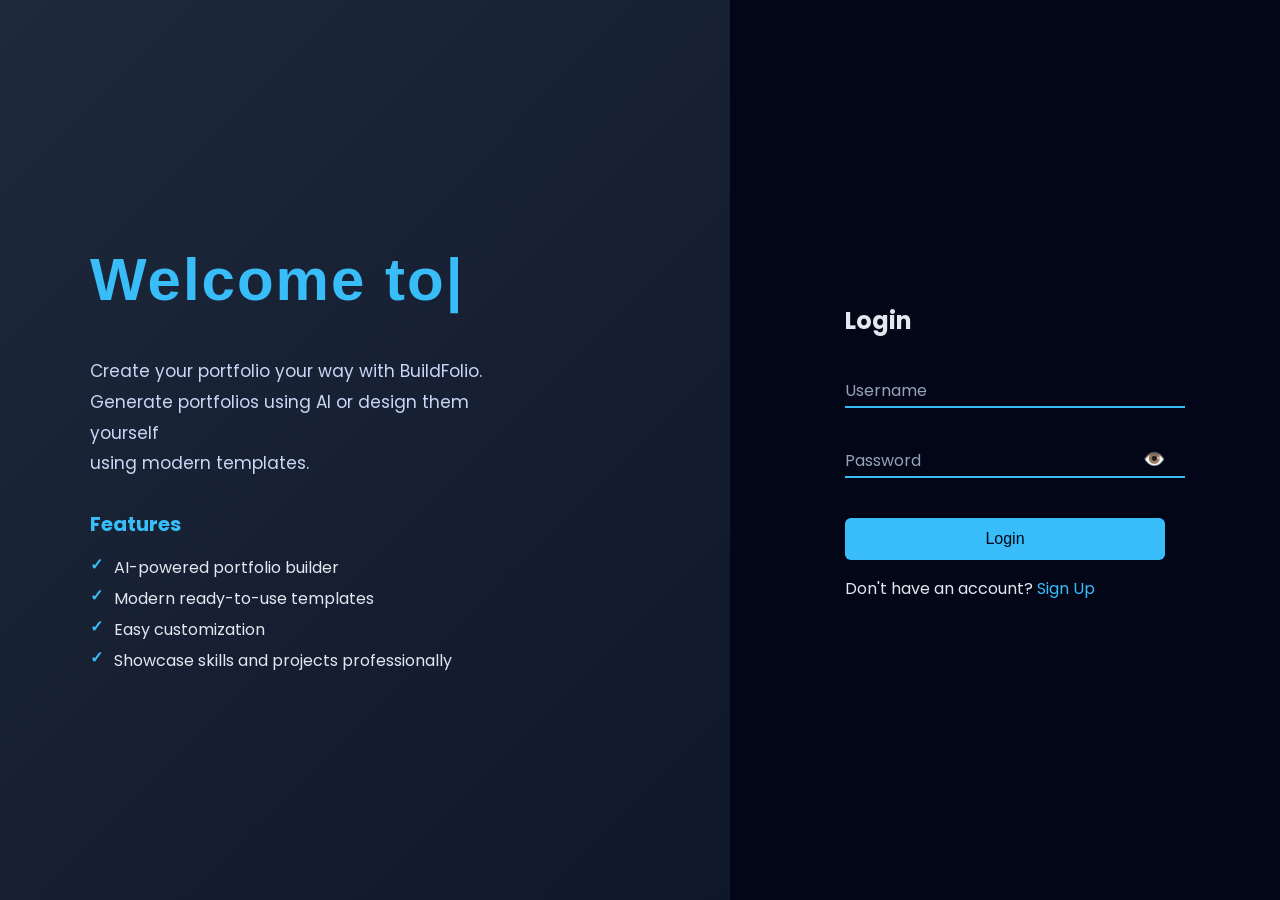
==== index.html @ d058a8b2 "Add files via upload" ====
<!DOCTYPE html>
<html lang="en">
<head>
    <meta charset="UTF-8">
    <meta name="viewport" content="width=device-width, initial-scale=1.0">
    <title>BuildFolio Login</title>
    <link rel="stylesheet" href="login.css">
    <link href="https://fonts.googleapis.com/css2?family=Poppins:wght@300;400;500;600&display=swap" rel="stylesheet">
</head>
<body>

<div class="main">

    <!-- LEFT SECTION -->
    <div class="left">
        <h1><span id="typing"></span><span class="cursor">|</span></h1>
        <p>
            Create your portfolio your way with BuildFolio.<br>
            Generate portfolios using AI or design them yourself<br>
            using modern templates.
        </p>

        <h3>Features</h3>
        <ul class="features">
            <li>AI-powered portfolio builder</li>
            <li>Modern ready-to-use templates</li>
            <li>Easy customization</li>
            <li>Showcase skills and projects professionally</li>
        </ul>
    </div>

    <!-- RIGHT SECTION -->
    <div class="right">
        <div class="login-box">
            <h2>Login</h2>
            <form>
                <div class="input-group">
                    <input type="text" name="username" required>
                    <label>Username</label>
                </div>

                <div class="input-group password-group">
                    <input type="password" name="password" id="password" required>
                    <label>Password</label>
                    <span class="toggle-pass" onclick="togglePassword()">👁️</span>
                </div>

                <button type="submit">Login</button>
            </form>
            <p>Don't have an account? <span>Sign Up</span></p>
        </div>
    </div>

</div>

<script src="login.js"></script>
</body>
</html>
---- login.css ----
body {
    margin: 0;
    font-family: 'Poppins', sans-serif;
    background: #0F172A;
    color: #E2E8F0;
}

.main {
    display: flex;
    height: 100vh;
}

/* LEFT SIDE */
.left {
    flex: 1;
    background: linear-gradient(135deg,#1E293B,#0F172A);
    padding: 90px;
    display: flex;
    flex-direction: column;
    justify-content: center;
}

.left h1 {
    font-family: 'Space Grotesk', sans-serif;
    font-size: 60px;
    letter-spacing: 2px;
    margin-bottom: 25px;
    color: #38BDF8;
}

.left p {
    font-size: 17px;
    line-height: 1.8;
    margin-bottom: 30px;
    max-width: 420px;
    color: #CBD5F5;
}

/* Features Heading */
.left h3 {
    margin-top: 0;
    margin-bottom: 10px;
    font-size: 20px;
    color: #38BDF8;
}

/* Features List */
.features {
    list-style: none;
    padding: 0;
    margin-top: 0;
}

.features li {
    font-size: 16px;
    margin: 6px 0;
    padding-left: 24px;
    position: relative;
    color: #E2E8F0;
}

.features li::before {
    content: "✓";
    position: absolute;
    left: 0;
    color: #38BDF8;
    font-weight: bold;
    font-size: 16px;
    line-height: 1.2;
}

/* RIGHT SIDE */
.right {
    flex: 1;
    display: flex;
    justify-content: center;
    align-items: center;
    background: #020617;
}

/* LOGIN BOX */
.login-box {
    width: 320px;
}

/* INPUT */
.input-group {
    position: relative;
    margin: 30px 0;
}

.input-group input {
    width: 100%;
    padding: 10px;
    border: none;
    border-bottom: 2px solid #38BDF8;
    background: transparent;
    color: white;
    font-size: 16px;
    outline: none;
}

.input-group label {
    position: absolute;
    left: 0;
    top: 10px;
    color: #94A3B8;
    transition: 0.3s;
}

.input-group input:focus + label,
.input-group input:valid + label {
    top: -15px;
    font-size: 12px;
    color: #38BDF8;
}

/* PASSWORD EYE BUTTON */
.password-group {
    position: relative;
}

.toggle-pass {
    position: absolute;
    right: 0;
    top: 50%;
    transform: translateY(-50%);
    cursor: pointer;
    font-size: 18px;
    color: #94A3B8;
    user-select: none;
}

.toggle-pass:hover {
    color: #38BDF8;
}

/* BUTTON */
button {
    width: 100%;
    padding: 12px;
    background: #38BDF8;
    border: none;
    border-radius: 6px;
    color: #020617;
    font-size: 16px;
    cursor: pointer;
    margin-top: 10px;
}

button:hover {
    background: #0EA5E9;
}

span {
    color: #38BDF8;
    cursor: pointer;
}

/* CURSOR */
.cursor {
    animation: blink 1s infinite;
}

@keyframes blink {
    0% {opacity: 1;}
    50% {opacity: 0;}
    100% {opacity: 1;}
}

/* RESPONSIVE */
@media (max-width: 900px){
    .main { flex-direction: column; }
    .left, .right { flex: unset; padding: 50px 20px; text-align: center; }
    .left h1 { font-size: 40px; }
    .login-box { width: 90%; }
}
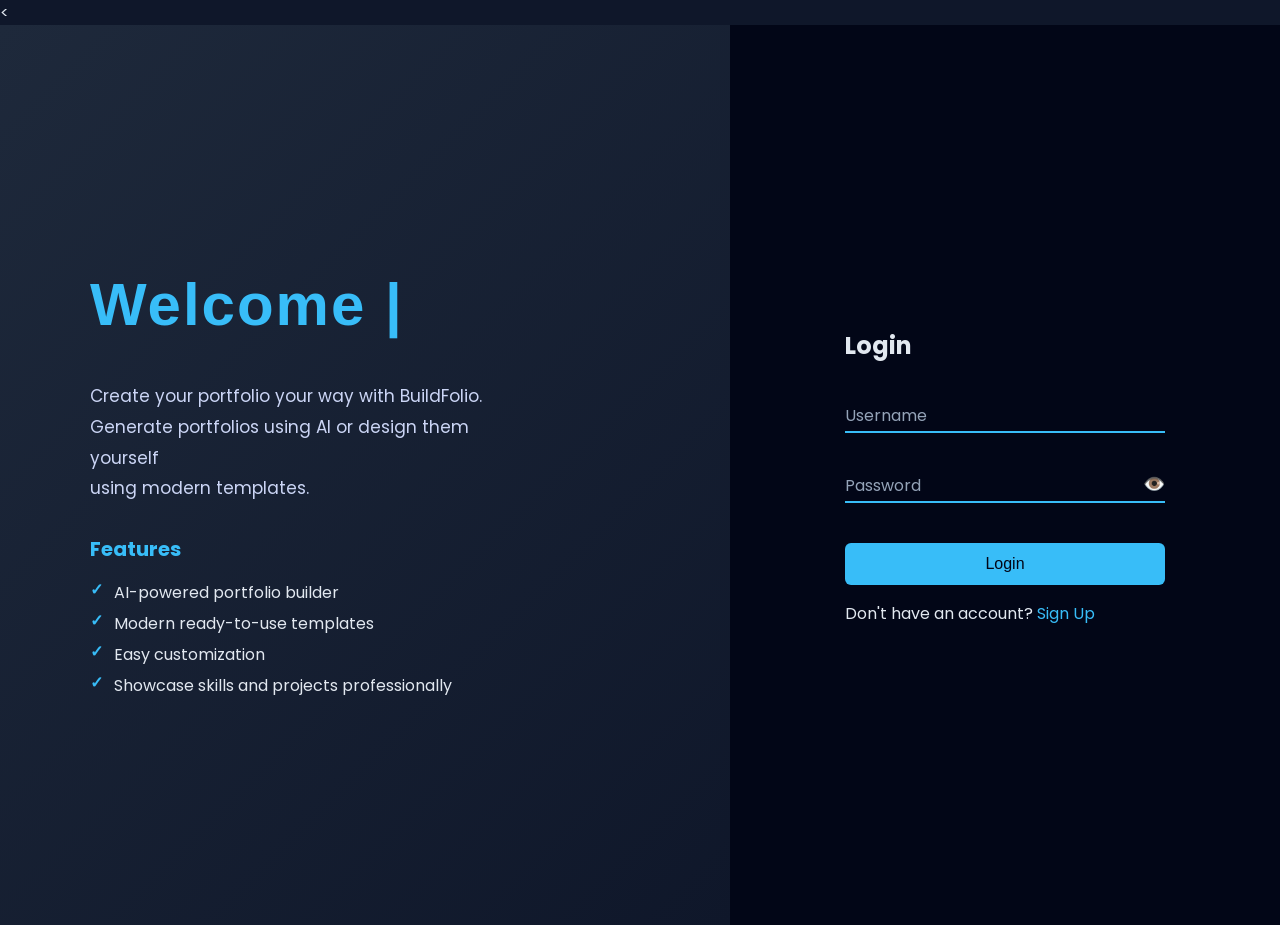
==== commit f88fe611: "Add files via upload" ====
--- a/index.html
+++ b/index.html
@@ -1,4 +1,4 @@
-<!DOCTYPE html>
+<<!DOCTYPE html>
 <html lang="en">
 <head>
     <meta charset="UTF-8">
